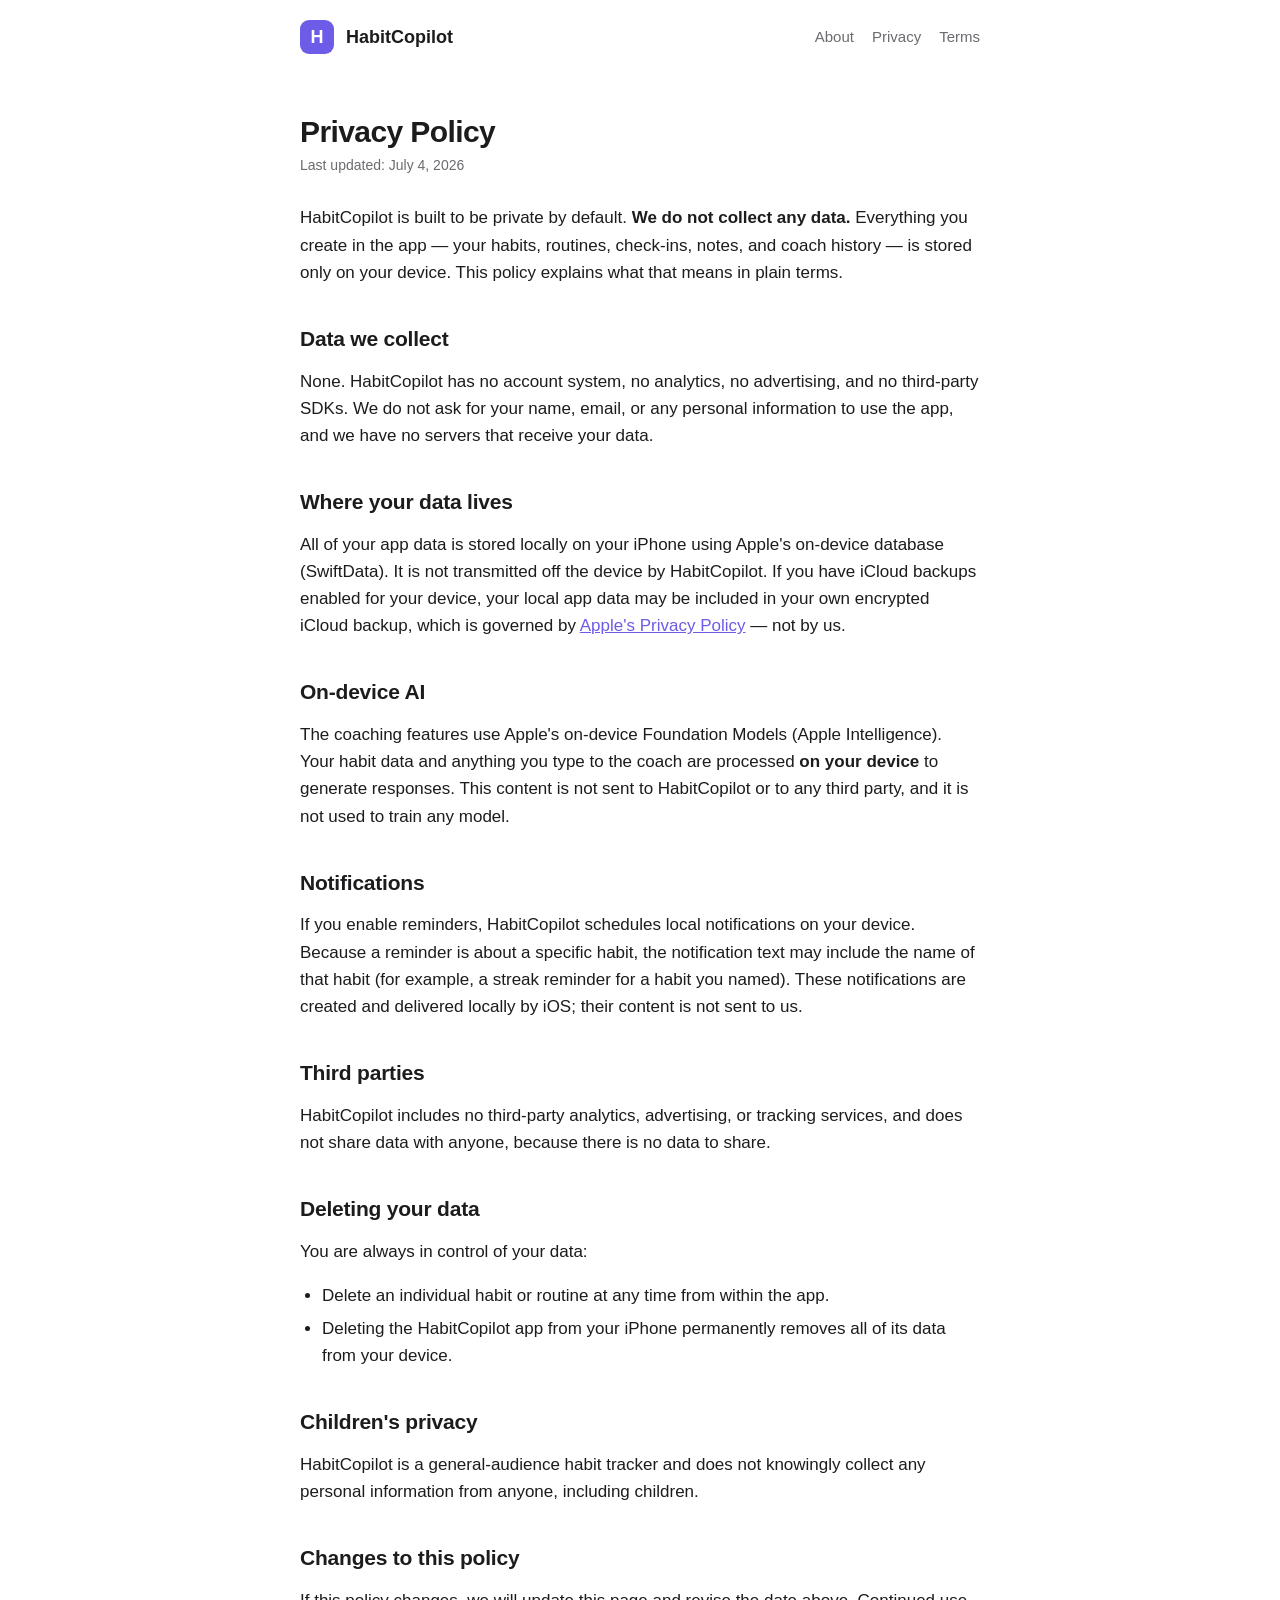
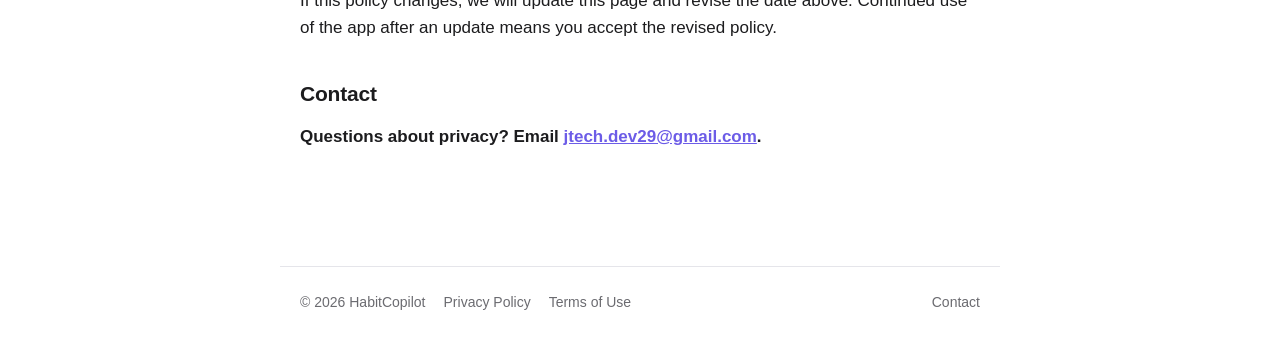
==== privacy.html @ 4222dcb5 "HabitCopilot site: About/Support, Privacy Policy, Terms of Use" ====
<!DOCTYPE html>
<html lang="en">
<head>
  <meta charset="utf-8">
  <meta name="viewport" content="width=device-width, initial-scale=1">
  <title>Privacy Policy — HabitCopilot</title>
  <meta name="description" content="HabitCopilot collects no data. Everything you track stays on your device.">
  <link rel="stylesheet" href="style.css">
</head>
<body>
  <header class="site">
    <div class="mark">H</div>
    <div class="name">HabitCopilot</div>
    <nav class="top">
      <a href="index.html">About</a>
      <a href="privacy.html">Privacy</a>
      <a href="terms.html">Terms</a>
    </nav>
  </header>

  <main class="wrap">
    <h1>Privacy Policy</h1>
    <p class="updated">Last updated: July 4, 2026</p>

    <p>
      HabitCopilot is built to be private by default. <strong>We do not collect any data.</strong>
      Everything you create in the app — your habits, routines, check-ins, notes, and coach
      history — is stored only on your device. This policy explains what that means in plain terms.
    </p>

    <h2>Data we collect</h2>
    <p>
      None. HabitCopilot has no account system, no analytics, no advertising, and no third-party
      SDKs. We do not ask for your name, email, or any personal information to use the app, and we
      have no servers that receive your data.
    </p>

    <h2>Where your data lives</h2>
    <p>
      All of your app data is stored locally on your iPhone using Apple's on-device database
      (SwiftData). It is not transmitted off the device by HabitCopilot. If you have iCloud backups
      enabled for your device, your local app data may be included in your own encrypted iCloud
      backup, which is governed by
      <a href="https://www.apple.com/legal/privacy/">Apple's Privacy Policy</a> — not by us.
    </p>

    <h2>On-device AI</h2>
    <p>
      The coaching features use Apple's on-device Foundation Models (Apple Intelligence). Your
      habit data and anything you type to the coach are processed <strong>on your device</strong>
      to generate responses. This content is not sent to HabitCopilot or to any third party, and
      it is not used to train any model.
    </p>

    <h2>Notifications</h2>
    <p>
      If you enable reminders, HabitCopilot schedules local notifications on your device. Because a
      reminder is about a specific habit, the notification text may include the name of that habit
      (for example, a streak reminder for a habit you named). These notifications are created and
      delivered locally by iOS; their content is not sent to us.
    </p>

    <h2>Third parties</h2>
    <p>
      HabitCopilot includes no third-party analytics, advertising, or tracking services, and does
      not share data with anyone, because there is no data to share.
    </p>

    <h2>Deleting your data</h2>
    <p>
      You are always in control of your data:
    </p>
    <ul>
      <li>Delete an individual habit or routine at any time from within the app.</li>
      <li>Deleting the HabitCopilot app from your iPhone permanently removes all of its data from
          your device.</li>
    </ul>

    <h2>Children's privacy</h2>
    <p>
      HabitCopilot is a general-audience habit tracker and does not knowingly collect any personal
      information from anyone, including children.
    </p>

    <h2>Changes to this policy</h2>
    <p>
      If this policy changes, we will update this page and revise the date above. Continued use of
      the app after an update means you accept the revised policy.
    </p>

    <h2>Contact</h2>
    <p class="contact">
      Questions about privacy? Email <a href="mailto:jtech.dev29@gmail.com">jtech.dev29@gmail.com</a>.
    </p>
  </main>

  <footer class="site">
    <span>© 2026 HabitCopilot</span>
    <a href="privacy.html">Privacy Policy</a>
    <a href="terms.html">Terms of Use</a>
    <span class="spacer"></span>
    <a href="mailto:jtech.dev29@gmail.com">Contact</a>
  </footer>
</body>
</html>
---- style.css ----
:root {
  --bg: #ffffff;
  --surface: #f7f7f8;
  --text: #1c1c1e;
  --muted: #6b6b70;
  --border: #e5e5ea;
  --accent: #6c5ce7;
  --accent-weak: #efeafc;
}
@media (prefers-color-scheme: dark) {
  :root {
    --bg: #131316;
    --surface: #1d1d20;
    --text: #f2f2f5;
    --muted: #9a9aa2;
    --border: #2c2c31;
    --accent: #a99bff;
    --accent-weak: #241f38;
  }
}

* { box-sizing: border-box; }
html { -webkit-text-size-adjust: 100%; }
body {
  margin: 0;
  font-family: -apple-system, BlinkMacSystemFont, "Segoe UI", Roboto, Helvetica, Arial, sans-serif;
  color: var(--text);
  background: var(--bg);
  line-height: 1.6;
  font-size: 17px;
}

.wrap { max-width: 720px; margin: 0 auto; padding: 32px 20px 64px; }

header.site {
  display: flex; align-items: center; gap: 12px;
  padding: 20px; max-width: 720px; margin: 0 auto;
}
header.site .mark {
  width: 34px; height: 34px; border-radius: 9px;
  background: var(--accent); color: #fff;
  display: grid; place-items: center; font-weight: 700; font-size: 18px;
  flex: 0 0 auto;
}
header.site .name { font-weight: 700; font-size: 18px; }

nav.top { margin-left: auto; display: flex; gap: 18px; font-size: 15px; }
nav.top a { color: var(--muted); text-decoration: none; }
nav.top a:hover { color: var(--accent); }

h1 { font-size: 30px; line-height: 1.2; margin: 8px 0 4px; letter-spacing: -0.02em; }
h2 { font-size: 21px; margin: 36px 0 8px; letter-spacing: -0.01em; }
.tagline { color: var(--muted); font-size: 19px; margin: 0 0 28px; }
.updated { color: var(--muted); font-size: 14px; margin: 0 0 28px; }
p { margin: 12px 0; }
a { color: var(--accent); }
ul { padding-left: 22px; }
li { margin: 6px 0; }

.card {
  background: var(--surface);
  border: 1px solid var(--border);
  border-radius: 14px;
  padding: 4px 20px 16px;
  margin: 20px 0;
}

.pill {
  display: inline-block; background: var(--accent-weak); color: var(--accent);
  border-radius: 999px; padding: 4px 12px; font-size: 13px; font-weight: 600;
  margin: 2px 6px 2px 0;
}

.contact { font-weight: 600; }

footer.site {
  border-top: 1px solid var(--border);
  color: var(--muted); font-size: 14px;
  max-width: 720px; margin: 40px auto 0; padding: 24px 20px 48px;
  display: flex; flex-wrap: wrap; gap: 8px 18px; align-items: center;
}
footer.site a { color: var(--muted); text-decoration: none; }
footer.site a:hover { color: var(--accent); }
footer.site .spacer { margin-left: auto; }
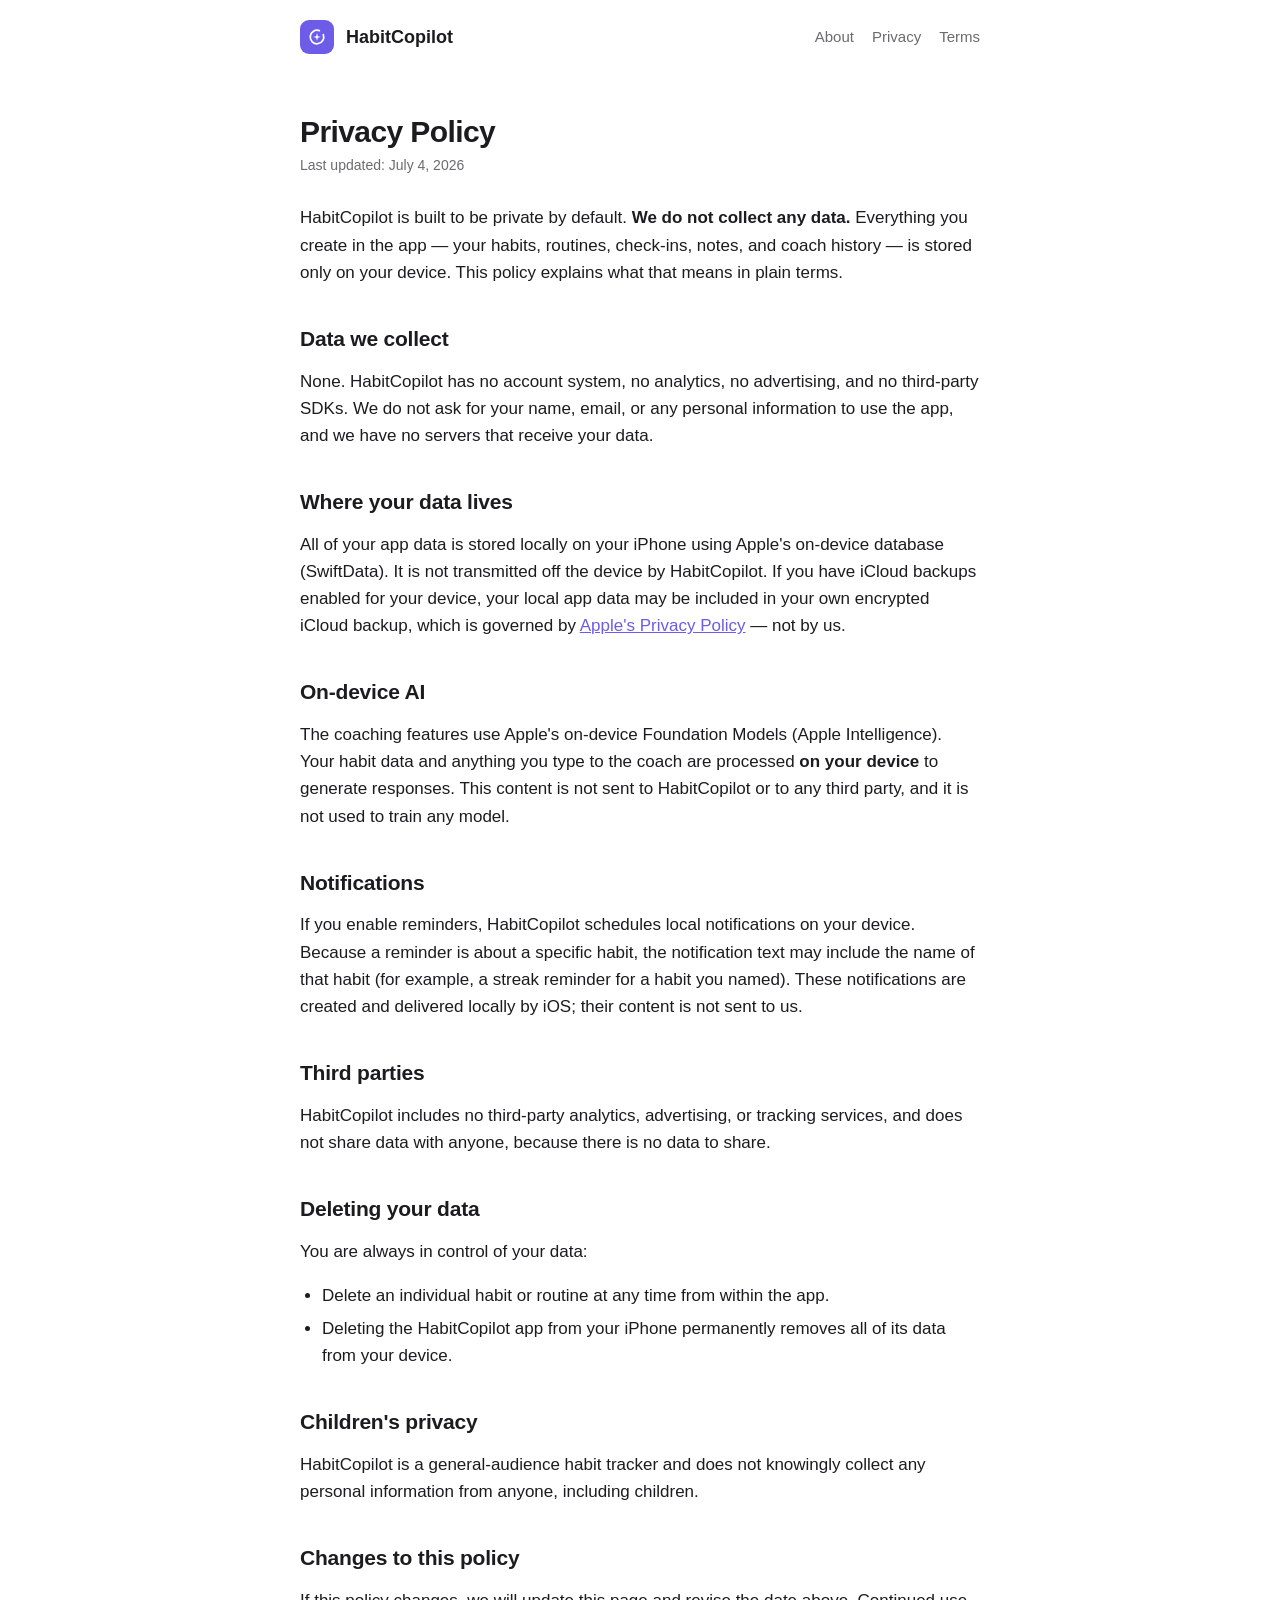
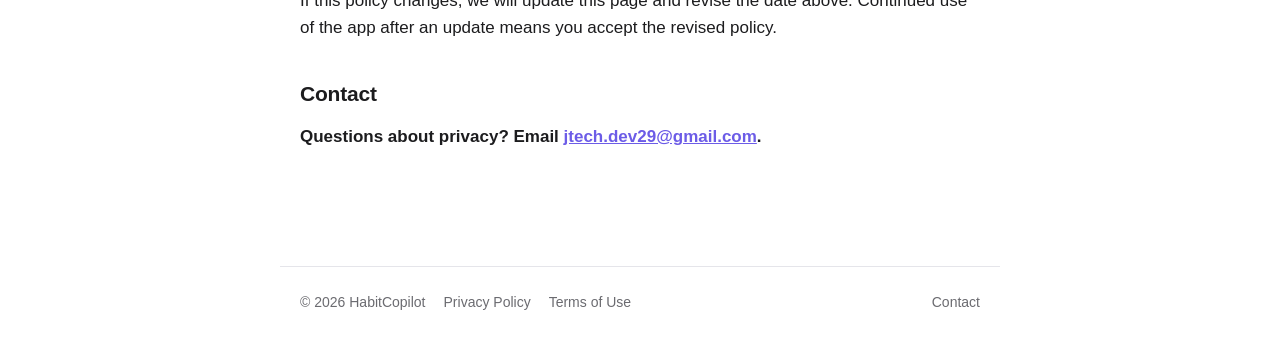
==== commit 7af01435: "Replace 'H' placeholder mark with real HabitCopilot logo - Swap the text "H" in the header for an in" ====
--- a/privacy.html
+++ b/privacy.html
@@ -9,7 +9,12 @@
 </head>
 <body>
   <header class="site">
-    <div class="mark">H</div>
+    <div class="mark" aria-hidden="true">
+      <svg viewBox="0 0 300 300" width="22" height="22" xmlns="http://www.w3.org/2000/svg">
+        <path d="M 236.4 118.5 A 92 92 0 1 1 181.5 63.6" fill="none" stroke="#fff" stroke-width="24" stroke-linecap="round"/>
+        <path d="M150 96 L161.3 138.7 L204 150 L161.3 161.3 L150 204 L138.7 161.3 L96 150 L138.7 138.7 Z" fill="#fff"/>
+      </svg>
+    </div>
     <div class="name">HabitCopilot</div>
     <nav class="top">
       <a href="index.html">About</a>
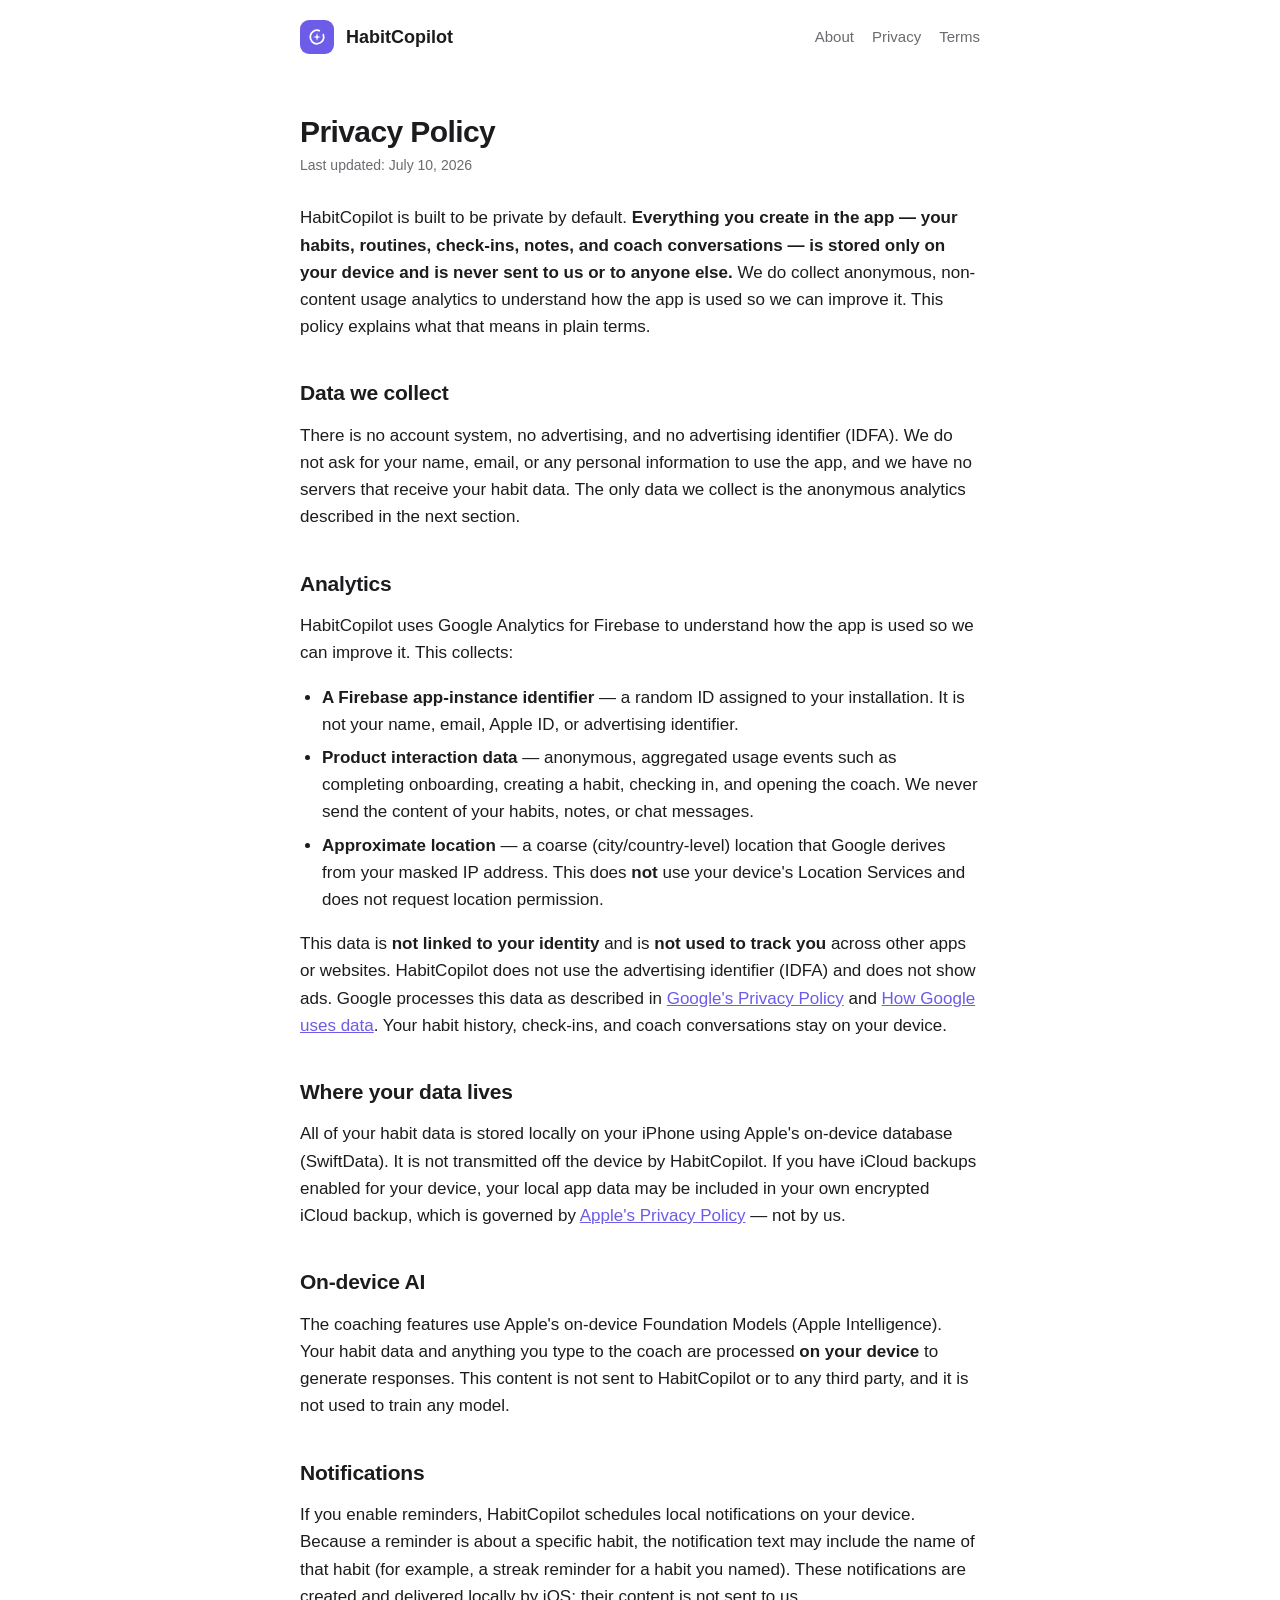
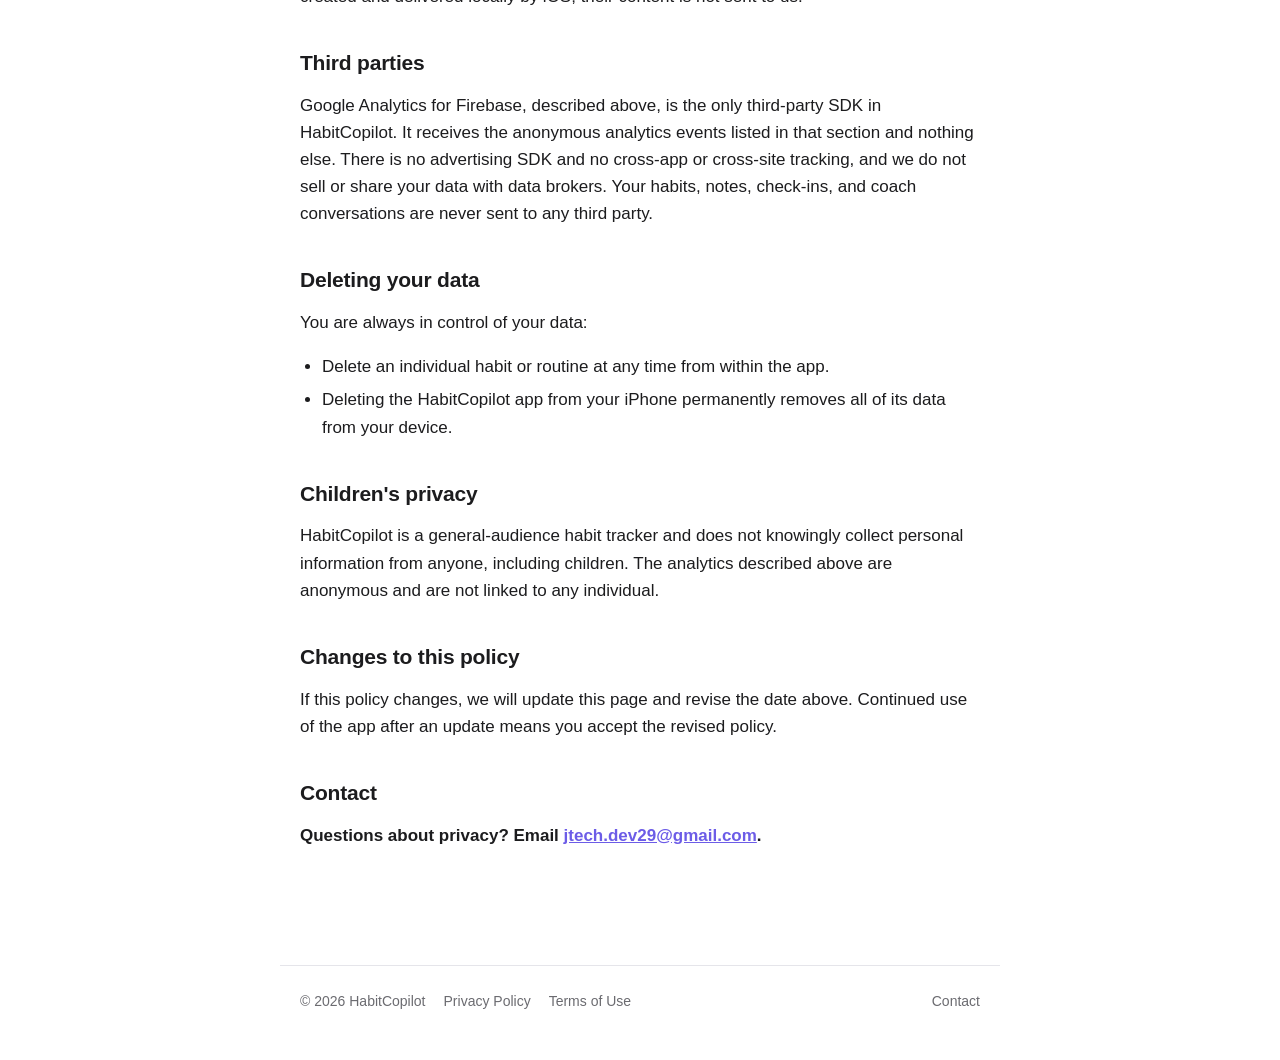
==== commit cac0e982: "Privacy: disclose Firebase Analytics; drop absolute "no data collected" claims v5 of the app added G" ====
--- a/privacy.html
+++ b/privacy.html
@@ -4,7 +4,7 @@
   <meta charset="utf-8">
   <meta name="viewport" content="width=device-width, initial-scale=1">
   <title>Privacy Policy — HabitCopilot</title>
-  <meta name="description" content="HabitCopilot collects no data. Everything you track stays on your device.">
+  <meta name="description" content="What you write in HabitCopilot stays on your device. Anonymous usage analytics only — no ads, no cross-app tracking.">
   <link rel="stylesheet" href="style.css">
 </head>
 <body>
@@ -25,24 +25,51 @@
 
   <main class="wrap">
     <h1>Privacy Policy</h1>
-    <p class="updated">Last updated: July 4, 2026</p>
+    <p class="updated">Last updated: July 10, 2026</p>
 
     <p>
-      HabitCopilot is built to be private by default. <strong>We do not collect any data.</strong>
-      Everything you create in the app — your habits, routines, check-ins, notes, and coach
-      history — is stored only on your device. This policy explains what that means in plain terms.
+      HabitCopilot is built to be private by default. <strong>Everything you create in the app —
+      your habits, routines, check-ins, notes, and coach conversations — is stored only on your
+      device and is never sent to us or to anyone else.</strong> We do collect anonymous,
+      non-content usage analytics to understand how the app is used so we can improve it. This
+      policy explains what that means in plain terms.
     </p>
 
     <h2>Data we collect</h2>
     <p>
-      None. HabitCopilot has no account system, no analytics, no advertising, and no third-party
-      SDKs. We do not ask for your name, email, or any personal information to use the app, and we
-      have no servers that receive your data.
+      There is no account system, no advertising, and no advertising identifier (IDFA). We do not
+      ask for your name, email, or any personal information to use the app, and we have no servers
+      that receive your habit data. The only data we collect is the anonymous analytics described
+      in the next section.
+    </p>
+
+    <h2>Analytics</h2>
+    <p>
+      HabitCopilot uses Google Analytics for Firebase to understand how the app is used so we can
+      improve it. This collects:
+    </p>
+    <ul>
+      <li><strong>A Firebase app-instance identifier</strong> — a random ID assigned to your
+          installation. It is not your name, email, Apple ID, or advertising identifier.</li>
+      <li><strong>Product interaction data</strong> — anonymous, aggregated usage events such as
+          completing onboarding, creating a habit, checking in, and opening the coach. We never
+          send the content of your habits, notes, or chat messages.</li>
+      <li><strong>Approximate location</strong> — a coarse (city/country-level) location that
+          Google derives from your masked IP address. This does <strong>not</strong> use your
+          device's Location Services and does not request location permission.</li>
+    </ul>
+    <p>
+      This data is <strong>not linked to your identity</strong> and is <strong>not used to track
+      you</strong> across other apps or websites. HabitCopilot does not use the advertising
+      identifier (IDFA) and does not show ads. Google processes this data as described in
+      <a href="https://policies.google.com/privacy">Google's Privacy Policy</a> and
+      <a href="https://policies.google.com/technologies/partner-sites">How Google uses data</a>.
+      Your habit history, check-ins, and coach conversations stay on your device.
     </p>
 
     <h2>Where your data lives</h2>
     <p>
-      All of your app data is stored locally on your iPhone using Apple's on-device database
+      All of your habit data is stored locally on your iPhone using Apple's on-device database
       (SwiftData). It is not transmitted off the device by HabitCopilot. If you have iCloud backups
       enabled for your device, your local app data may be included in your own encrypted iCloud
       backup, which is governed by
@@ -67,8 +94,11 @@
 
     <h2>Third parties</h2>
     <p>
-      HabitCopilot includes no third-party analytics, advertising, or tracking services, and does
-      not share data with anyone, because there is no data to share.
+      Google Analytics for Firebase, described above, is the only third-party SDK in HabitCopilot.
+      It receives the anonymous analytics events listed in that section and nothing else. There is
+      no advertising SDK and no cross-app or cross-site tracking, and we do not sell or share your
+      data with data brokers. Your habits, notes, check-ins, and coach conversations are never sent
+      to any third party.
     </p>
 
     <h2>Deleting your data</h2>
@@ -83,8 +113,9 @@
 
     <h2>Children's privacy</h2>
     <p>
-      HabitCopilot is a general-audience habit tracker and does not knowingly collect any personal
-      information from anyone, including children.
+      HabitCopilot is a general-audience habit tracker and does not knowingly collect personal
+      information from anyone, including children. The analytics described above are anonymous and
+      are not linked to any individual.
     </p>
 
     <h2>Changes to this policy</h2>
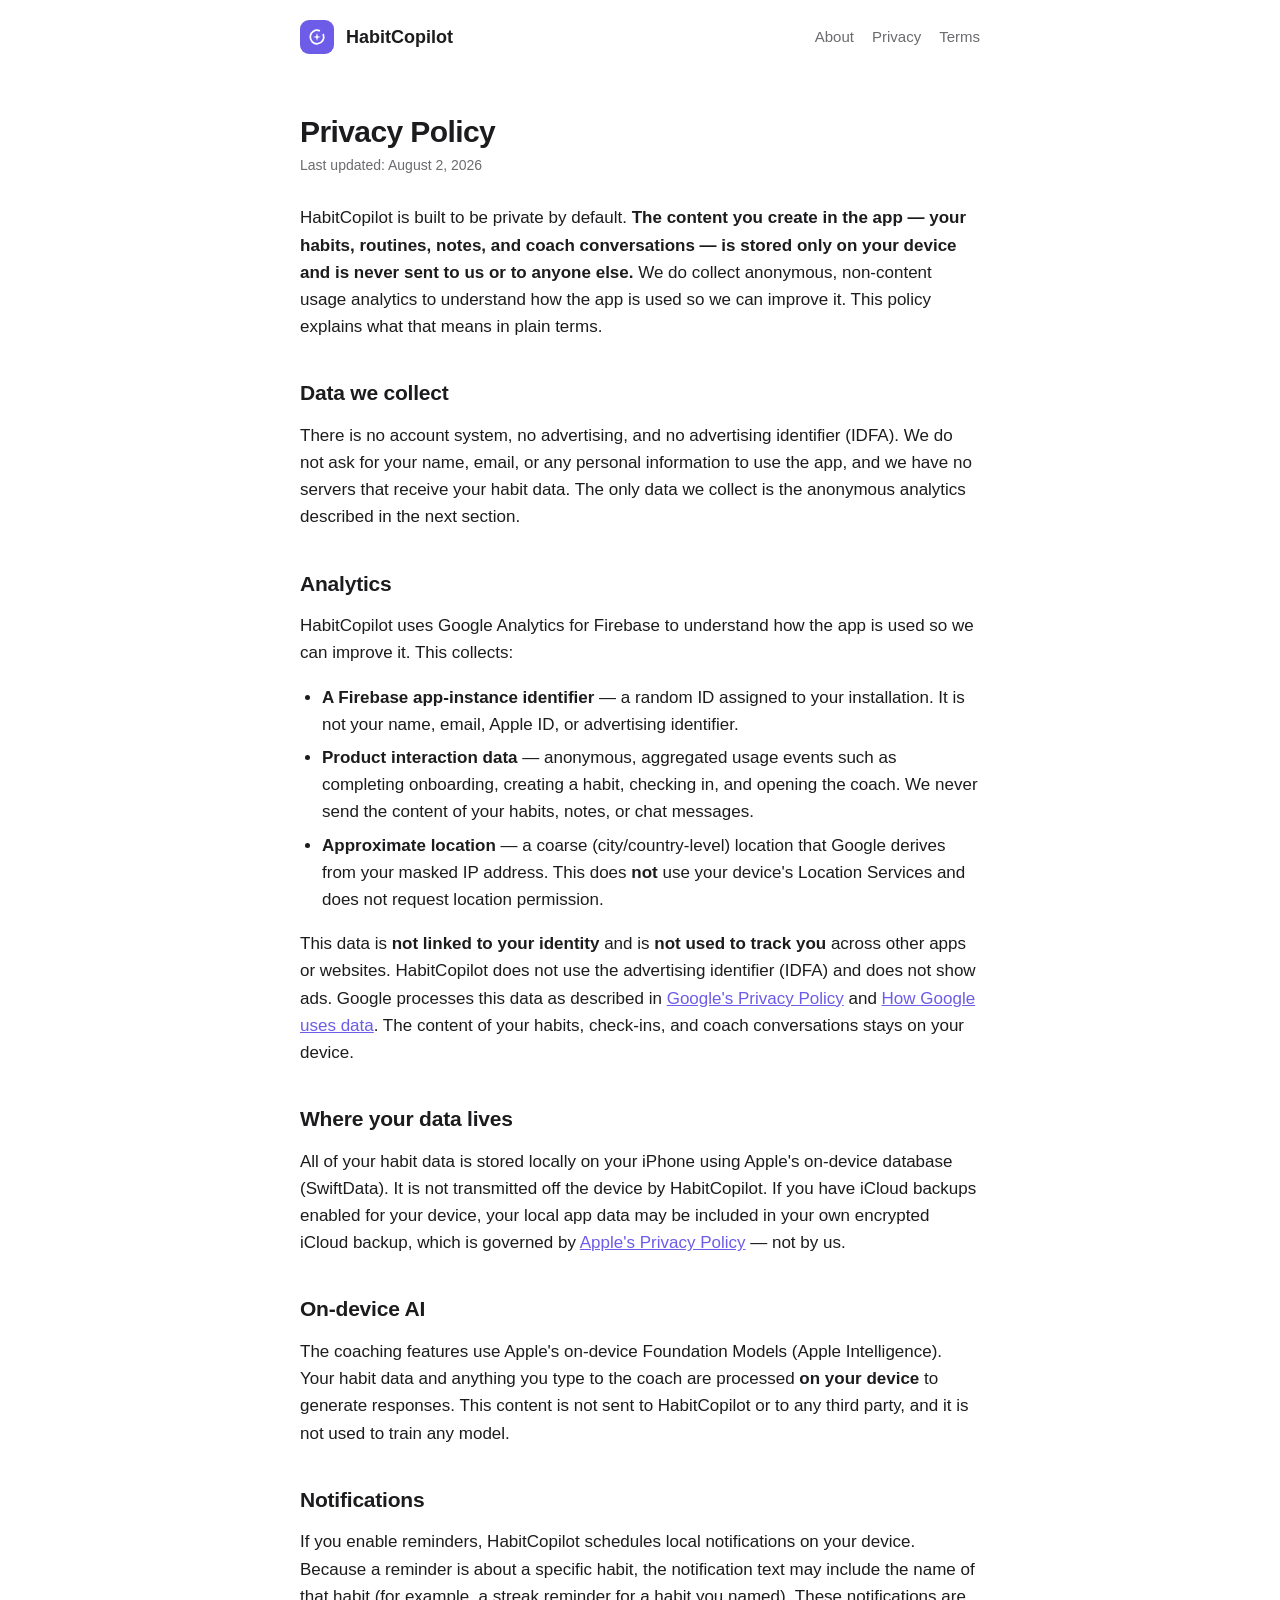
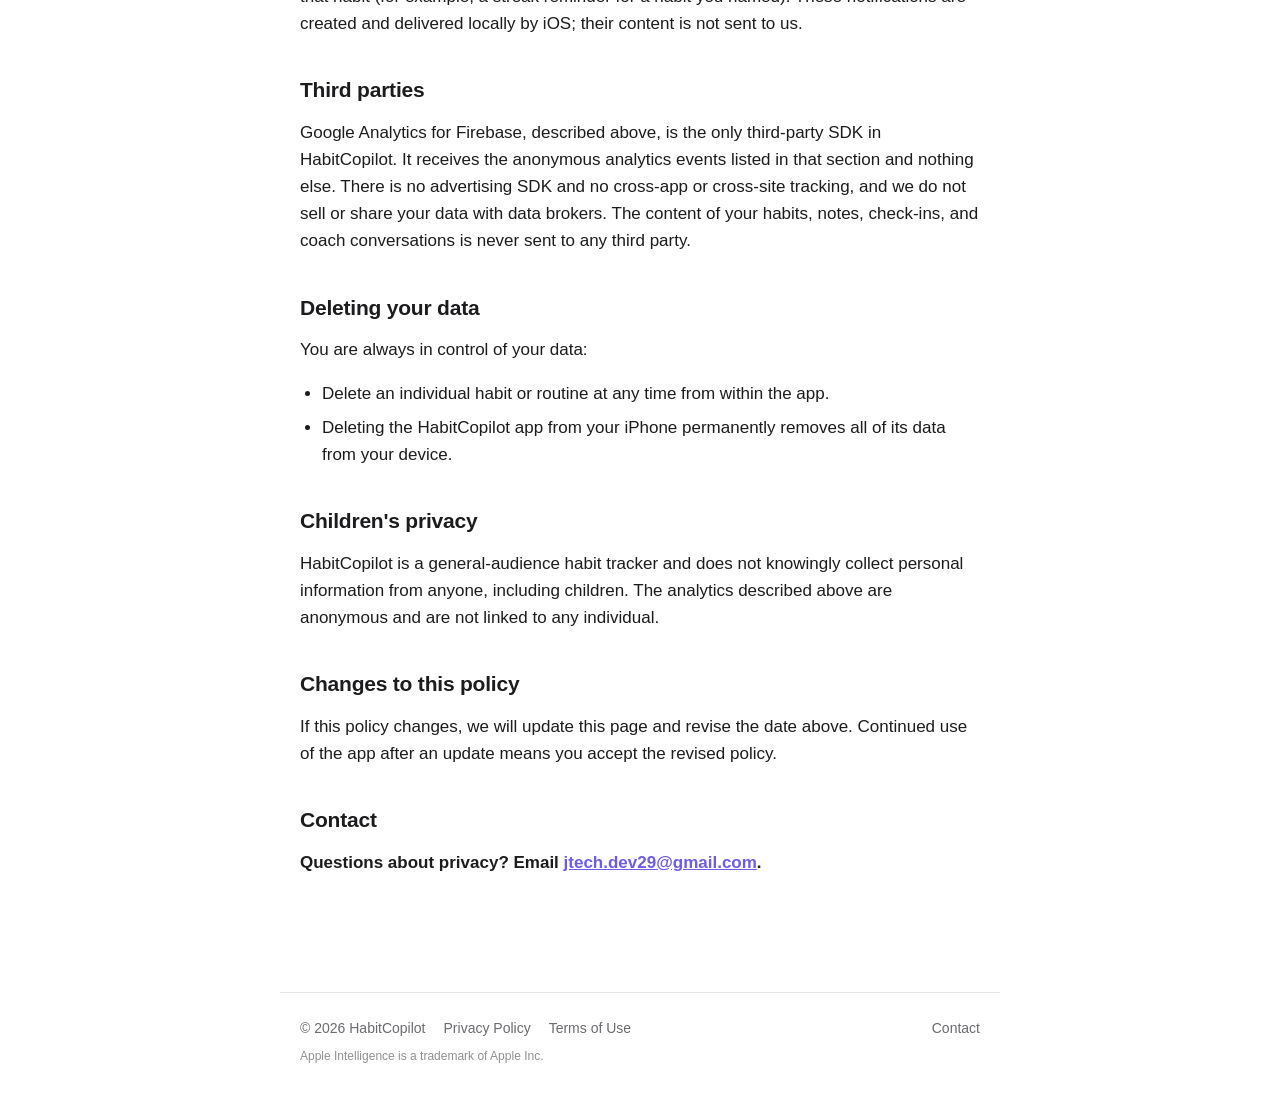
==== commit f0c4baed: "docs: 落地页文案对齐 ad-copy-guardrails（refs HabitCopilot_GTM#20） index.html - Requirements: iOS 26 -> iOS " ====
--- a/privacy.html
+++ b/privacy.html
@@ -25,11 +25,11 @@
 
   <main class="wrap">
     <h1>Privacy Policy</h1>
-    <p class="updated">Last updated: July 10, 2026</p>
+    <p class="updated">Last updated: August 2, 2026</p>
 
     <p>
-      HabitCopilot is built to be private by default. <strong>Everything you create in the app —
-      your habits, routines, check-ins, notes, and coach conversations — is stored only on your
+      HabitCopilot is built to be private by default. <strong>The content you create in the app —
+      your habits, routines, notes, and coach conversations — is stored only on your
       device and is never sent to us or to anyone else.</strong> We do collect anonymous,
       non-content usage analytics to understand how the app is used so we can improve it. This
       policy explains what that means in plain terms.
@@ -64,7 +64,7 @@
       identifier (IDFA) and does not show ads. Google processes this data as described in
       <a href="https://policies.google.com/privacy">Google's Privacy Policy</a> and
       <a href="https://policies.google.com/technologies/partner-sites">How Google uses data</a>.
-      Your habit history, check-ins, and coach conversations stay on your device.
+      The content of your habits, check-ins, and coach conversations stays on your device.
     </p>
 
     <h2>Where your data lives</h2>
@@ -97,8 +97,8 @@
       Google Analytics for Firebase, described above, is the only third-party SDK in HabitCopilot.
       It receives the anonymous analytics events listed in that section and nothing else. There is
       no advertising SDK and no cross-app or cross-site tracking, and we do not sell or share your
-      data with data brokers. Your habits, notes, check-ins, and coach conversations are never sent
-      to any third party.
+      data with data brokers. The content of your habits, notes, check-ins, and coach
+      conversations is never sent to any third party.
     </p>
 
     <h2>Deleting your data</h2>
@@ -136,6 +136,7 @@
     <a href="terms.html">Terms of Use</a>
     <span class="spacer"></span>
     <a href="mailto:jtech.dev29@gmail.com">Contact</a>
+    <span class="attribution">Apple Intelligence is a trademark of Apple Inc.</span>
   </footer>
 </body>
 </html>
--- a/style.css
+++ b/style.css
@@ -82,3 +82,4 @@
 footer.site a { color: var(--muted); text-decoration: none; }
 footer.site a:hover { color: var(--accent); }
 footer.site .spacer { margin-left: auto; }
+footer.site .attribution { flex-basis: 100%; font-size: 12px; opacity: 0.75; }
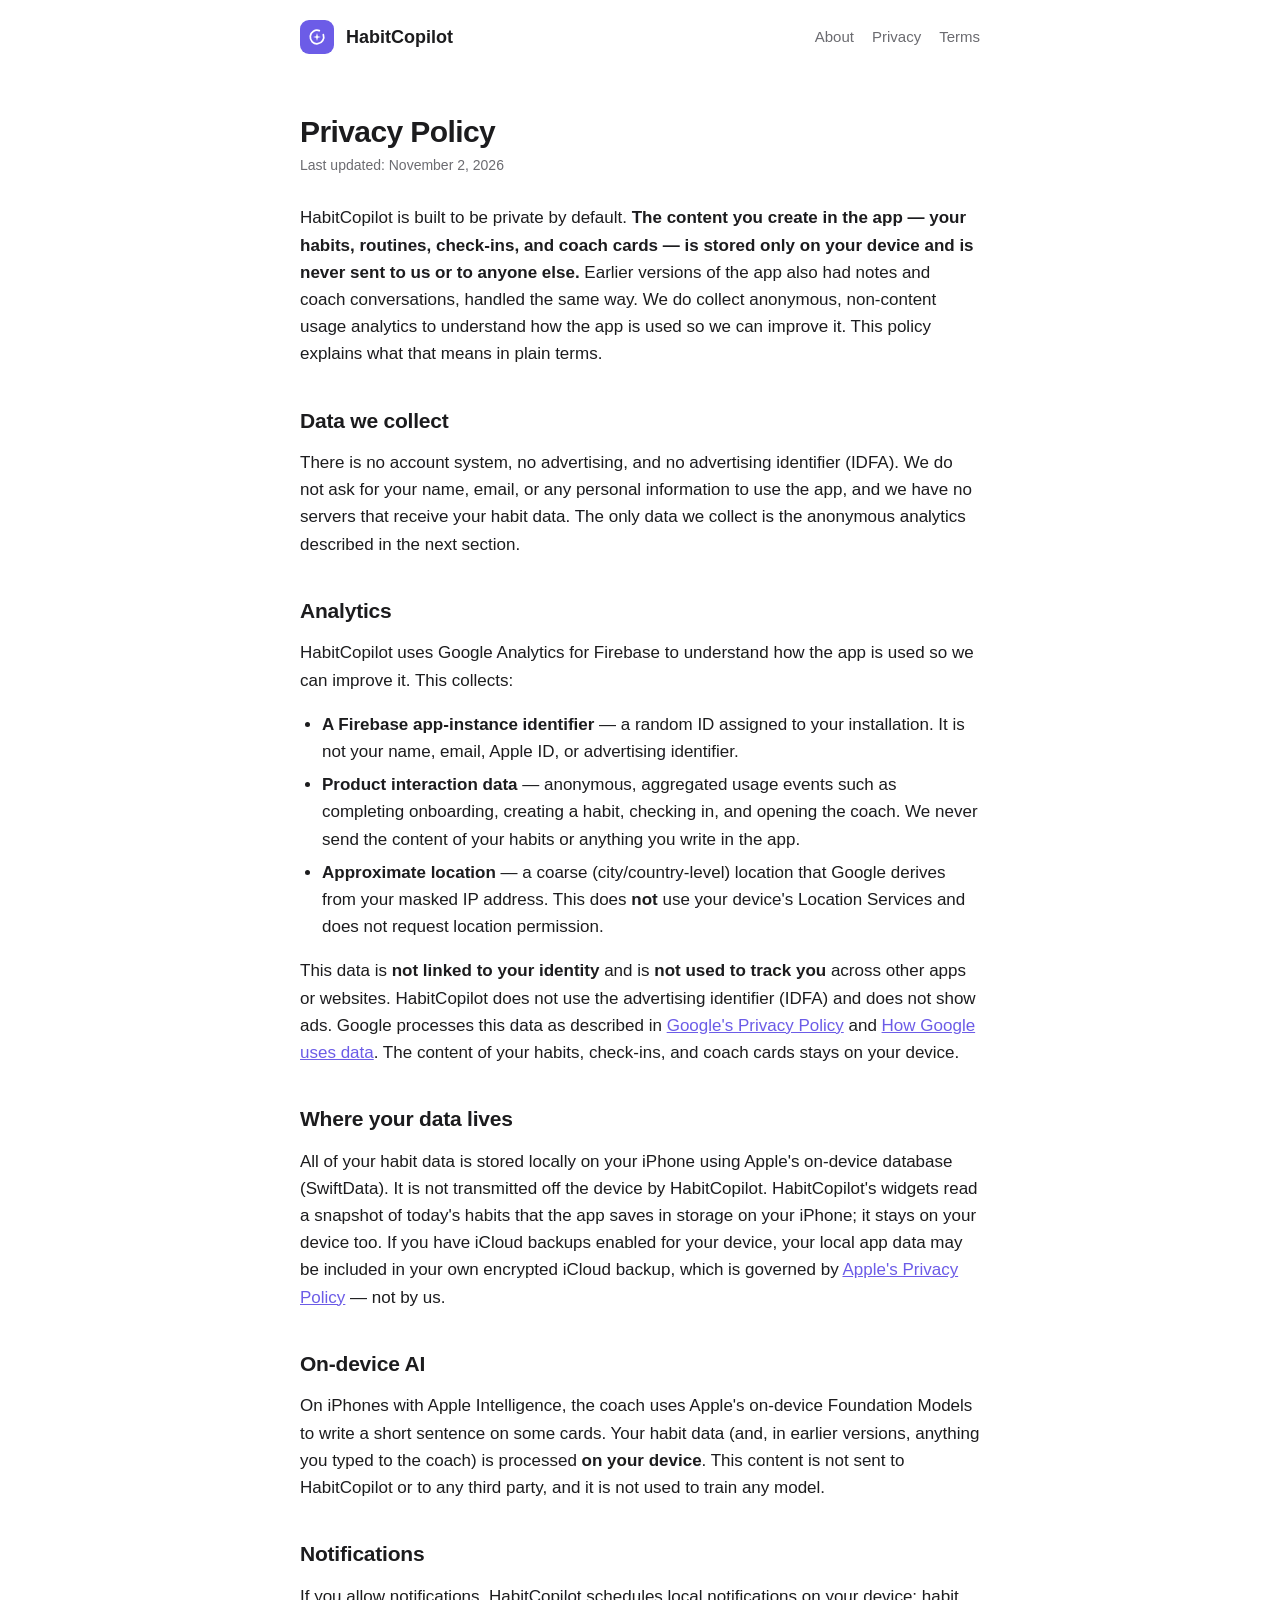
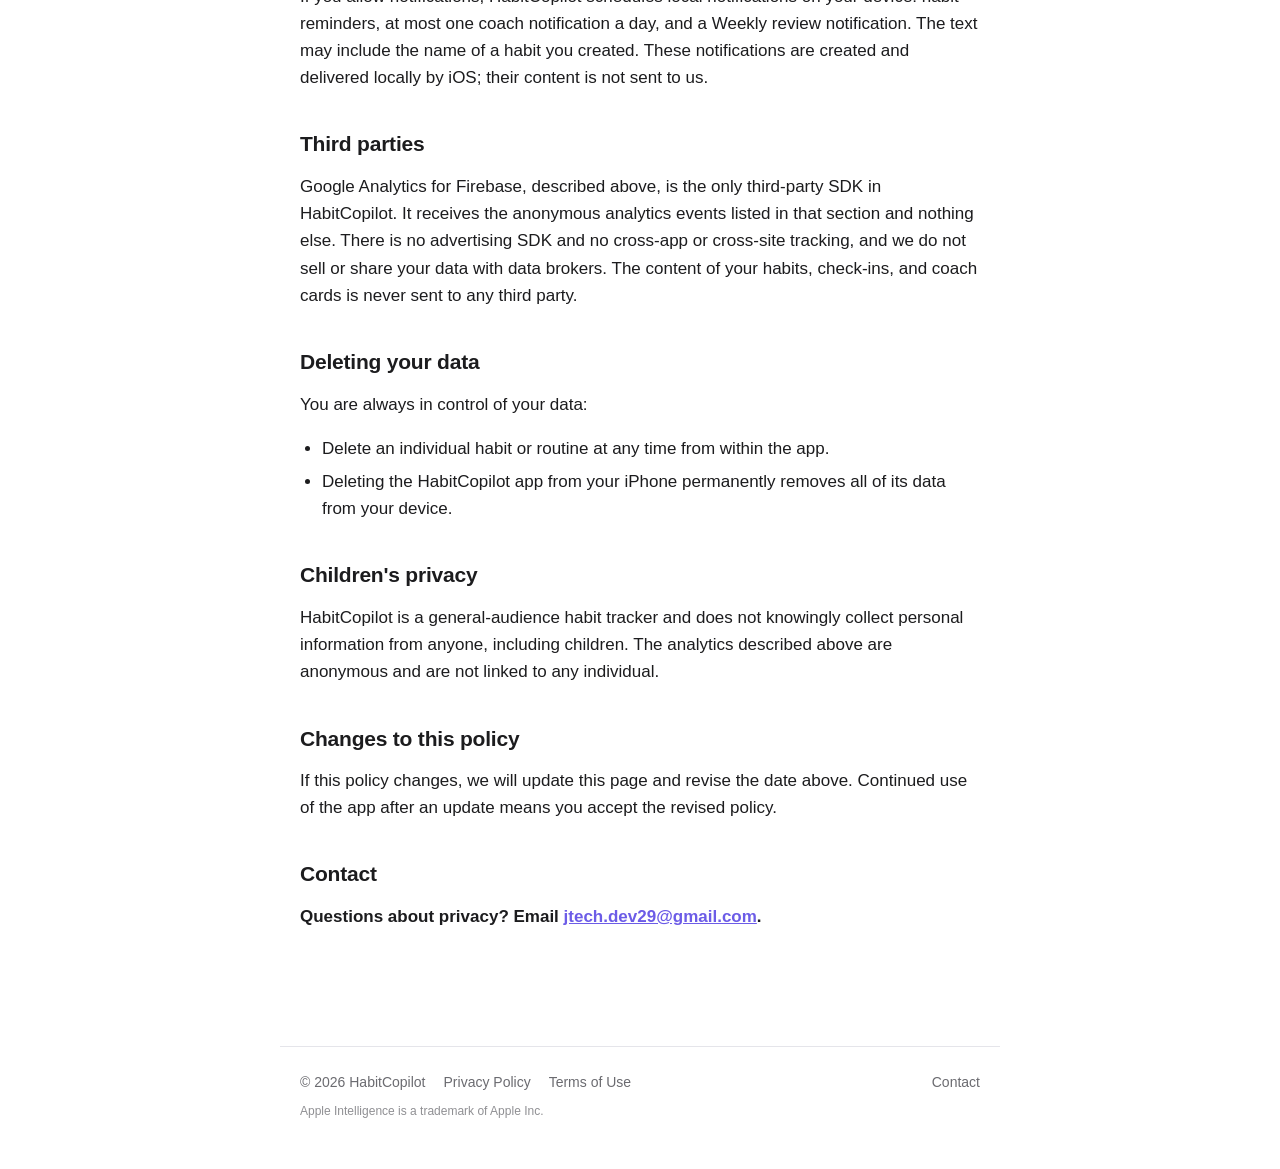
==== commit aee22818: "copy: 官网和隐私政策对齐 HabitCopilot 2.0 首页换成 2.0 的功能和 iOS 27 要求；隐私政策改为当前功能，同时继续覆盖停在 1.2.1 的用户。  Co-Authored" ====
--- a/privacy.html
+++ b/privacy.html
@@ -25,12 +25,13 @@
 
   <main class="wrap">
     <h1>Privacy Policy</h1>
-    <p class="updated">Last updated: August 2, 2026</p>
+    <p class="updated">Last updated: November 2, 2026</p>
 
     <p>
       HabitCopilot is built to be private by default. <strong>The content you create in the app —
-      your habits, routines, notes, and coach conversations — is stored only on your
-      device and is never sent to us or to anyone else.</strong> We do collect anonymous,
+      your habits, routines, check-ins, and coach cards — is stored only on your
+      device and is never sent to us or to anyone else.</strong> Earlier versions of the app also
+      had notes and coach conversations, handled the same way. We do collect anonymous,
       non-content usage analytics to understand how the app is used so we can improve it. This
       policy explains what that means in plain terms.
     </p>
@@ -53,7 +54,7 @@
           installation. It is not your name, email, Apple ID, or advertising identifier.</li>
       <li><strong>Product interaction data</strong> — anonymous, aggregated usage events such as
           completing onboarding, creating a habit, checking in, and opening the coach. We never
-          send the content of your habits, notes, or chat messages.</li>
+          send the content of your habits or anything you write in the app.</li>
       <li><strong>Approximate location</strong> — a coarse (city/country-level) location that
           Google derives from your masked IP address. This does <strong>not</strong> use your
           device's Location Services and does not request location permission.</li>
@@ -64,13 +65,14 @@
       identifier (IDFA) and does not show ads. Google processes this data as described in
       <a href="https://policies.google.com/privacy">Google's Privacy Policy</a> and
       <a href="https://policies.google.com/technologies/partner-sites">How Google uses data</a>.
-      The content of your habits, check-ins, and coach conversations stays on your device.
+      The content of your habits, check-ins, and coach cards stays on your device.
     </p>
 
     <h2>Where your data lives</h2>
     <p>
       All of your habit data is stored locally on your iPhone using Apple's on-device database
-      (SwiftData). It is not transmitted off the device by HabitCopilot. If you have iCloud backups
+      (SwiftData). It is not transmitted off the device by HabitCopilot. HabitCopilot's widgets read a snapshot of
+      today's habits that the app saves in storage on your iPhone; it stays on your device too. If you have iCloud backups
       enabled for your device, your local app data may be included in your own encrypted iCloud
       backup, which is governed by
       <a href="https://www.apple.com/legal/privacy/">Apple's Privacy Policy</a> — not by us.
@@ -78,17 +80,17 @@
 
     <h2>On-device AI</h2>
     <p>
-      The coaching features use Apple's on-device Foundation Models (Apple Intelligence). Your
-      habit data and anything you type to the coach are processed <strong>on your device</strong>
-      to generate responses. This content is not sent to HabitCopilot or to any third party, and
+      On iPhones with Apple Intelligence, the coach uses Apple's on-device Foundation Models
+      to write a short sentence on some cards. Your habit data (and, in earlier versions, anything
+      you typed to the coach) is processed <strong>on your device</strong>. This content is not sent to HabitCopilot or to any third party, and
       it is not used to train any model.
     </p>
 
     <h2>Notifications</h2>
     <p>
-      If you enable reminders, HabitCopilot schedules local notifications on your device. Because a
-      reminder is about a specific habit, the notification text may include the name of that habit
-      (for example, a streak reminder for a habit you named). These notifications are created and
+      If you allow notifications, HabitCopilot schedules local notifications on your device: habit
+      reminders, at most one coach notification a day, and a Weekly review notification. The text may
+      include the name of a habit you created. These notifications are created and
       delivered locally by iOS; their content is not sent to us.
     </p>
 
@@ -97,8 +99,8 @@
       Google Analytics for Firebase, described above, is the only third-party SDK in HabitCopilot.
       It receives the anonymous analytics events listed in that section and nothing else. There is
       no advertising SDK and no cross-app or cross-site tracking, and we do not sell or share your
-      data with data brokers. The content of your habits, notes, check-ins, and coach
-      conversations is never sent to any third party.
+      data with data brokers. The content of your habits, check-ins, and coach cards is
+      never sent to any third party.
     </p>
 
     <h2>Deleting your data</h2>
